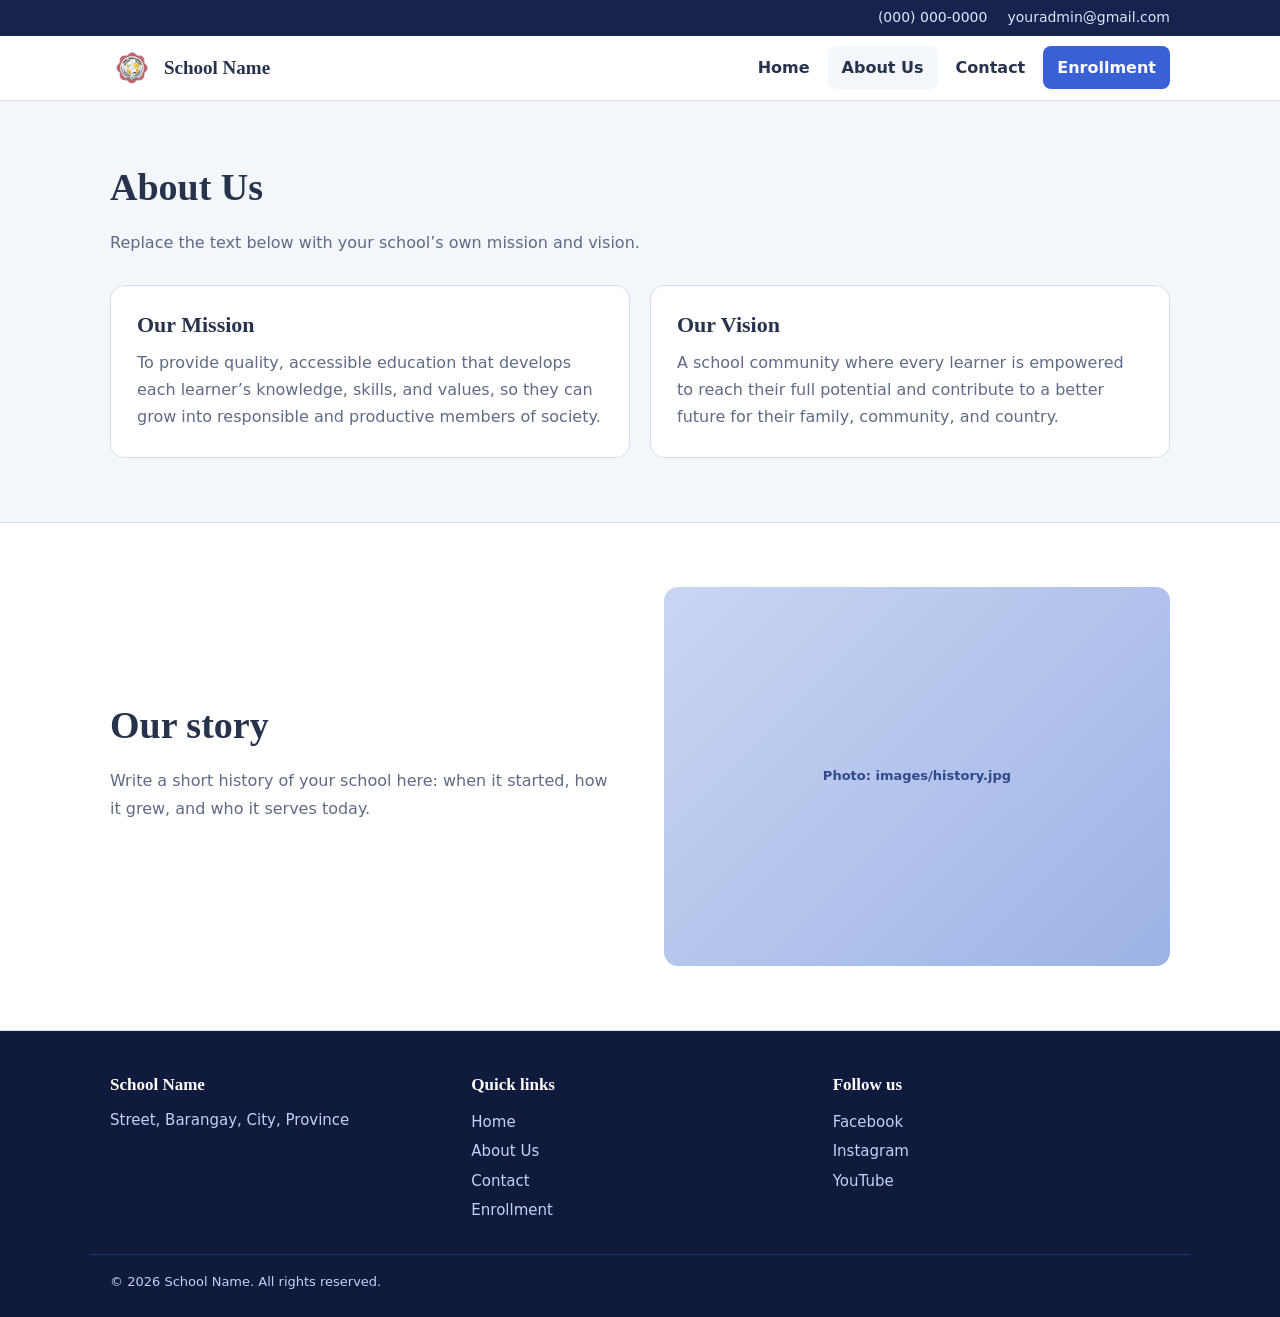
==== about.html @ 18f92f61 "Add files via upload" ====
<!DOCTYPE html>
<html lang="en">
<head>
<meta charset="utf-8">
<meta name="viewport" content="width=device-width, initial-scale=1">
<title>About Us</title>
<link rel="stylesheet" href="school.css">
</head>
<body>
<div class="top"><div class="wrap">
  <a data-tel="tel" href="#"><span data-fill="tel">(000) 000-0000</span></a>
  <a data-mail href="#"><span data-fill="email">youradmin@gmail.com</span></a>
</div></div>
<header><div class="wrap bar">
  <a class="brand" href="school.html"><img src="ths.png" alt=""><span data-fill="name">School Name</span></a>
  <nav><a href="school.html">Home</a><a href="about.html" class=on>About Us</a><a href="contact.html">Contact</a><a class="cta js-app" href="#">Enrollment</a></nav>
</div></header>

<section><div class="wrap">
  <h2>About Us</h2>
  <p class="lead">Replace the text below with your school’s own mission and vision.</p>
  <div class="grid">
    <div class="card plain"><h3>Our Mission</h3><p>To provide quality, accessible education that develops each learner’s knowledge, skills, and values, so they can grow into responsible and productive members of society.</p></div>
    <div class="card plain"><h3>Our Vision</h3><p>A school community where every learner is empowered to reach their full potential and contribute to a better future for their family, community, and country.</p></div>
  </div>
</div></section>
<section class="alt-bg"><div class="wrap split">
  <div><h2>Our story</h2><p class="lead">Write a short history of your school here: when it started, how it grew, and who it serves today.</p></div>
  <div class="ph " data-photo="Photo: images/history.jpg"><img src="images/history.jpg" alt="School history"></div>
</div></section>

<footer>
  <div class="wrap">
    <div><h4 data-fill="name">School Name</h4><span data-fill="address">Street, Barangay, City, Province</span></div>
    <div><h4>Quick links</h4><a href="school.html">Home</a><a href="about.html">About Us</a><a href="contact.html">Contact</a><a class="js-app" href="#">Enrollment</a></div>
    <div><h4>Follow us</h4><a href="#">Facebook</a><a href="#">Instagram</a><a href="#">YouTube</a></div>
  </div>
  <div class="copy">&copy; <span id="yr"></span> <span data-fill="name">School Name</span>. All rights reserved.</div>
</footer>
<script src="school.js"></script>
</body>
</html>
---- school.css ----
:root{--bg:#f3f6fb;--card:#fff;--text:#27324d;--muted:#5f6b86;--blue:#3a60d6;--blue-dark:#2c49a8;--navy:#16244d;--line:#d6deec;color-scheme:light}
*{box-sizing:border-box}
html{scroll-behavior:smooth}
body{margin:0;background:var(--bg);color:var(--text);font:16px/1.7 "Segoe UI",system-ui,sans-serif}
h1,h2,h3{font-family:Georgia,"Times New Roman",serif;line-height:1.2;margin:0 0 .5em}
h2{font-size:clamp(26px,4vw,38px)} h3{font-size:22px}
a{color:var(--blue)} img{max-width:100%;display:block}
.wrap{max-width:1100px;margin:0 auto;padding:0 20px}
.lead{max-width:62ch;color:var(--muted);margin:0 0 28px}
section{padding:64px 0}

/* top bar + nav */
.top{background:var(--navy);color:#dbe4ff;font-size:14px}
.top .wrap{display:flex;justify-content:flex-end;gap:20px;padding-top:6px;padding-bottom:6px;flex-wrap:wrap}
.top a{color:#dbe4ff;text-decoration:none}
header{position:sticky;top:0;z-index:20;background:var(--card);border-bottom:1px solid var(--line)}
.bar{display:flex;align-items:center;justify-content:space-between;gap:12px;flex-wrap:wrap;padding:10px 20px}
.brand{display:flex;align-items:center;gap:10px;font-family:Georgia,serif;font-weight:700;font-size:19px;color:var(--text);text-decoration:none}
.brand img{width:44px;height:44px;object-fit:contain}
nav{display:flex;gap:4px;flex-wrap:wrap}
nav a{padding:8px 14px;border-radius:8px;color:var(--text);text-decoration:none;font-weight:600}
nav a:hover,nav a.on{background:var(--bg)}
nav a.cta{background:var(--blue);color:#fff} nav a.cta:hover{background:var(--blue-dark)}

/* buttons */
.btn{display:inline-block;padding:12px 24px;border-radius:10px;background:var(--blue);color:#fff;text-decoration:none;font-weight:600;border:1px solid var(--blue)}
.btn:hover{background:var(--blue-dark)}
.btn.alt{background:transparent;color:#fff;border-color:#fff} .btn.alt:hover{background:rgba(255,255,255,.15)}
.btn.line{background:transparent;color:var(--blue)} .btn.line:hover{background:var(--bg)}
.actions{display:flex;gap:12px;flex-wrap:wrap;margin-top:24px}

/* photo placeholders: if the image file is missing, the label shows instead */
.ph{position:relative;background:linear-gradient(135deg,#c9d6f2,#9db3e6);overflow:hidden;border-radius:14px}
.ph::before{content:attr(data-photo);position:absolute;inset:0;display:grid;place-items:center;text-align:center;padding:12px;color:#34478a;font-size:13px;font-weight:600}
.ph img{position:relative;width:100%;height:100%;object-fit:cover}

/* hero */
.hero{position:relative;color:#fff;min-height:68vh;display:flex;align-items:center;padding:0;background:var(--navy)}
.hero .ph{position:absolute;inset:0;border-radius:0}
.hero::after{content:"";position:absolute;inset:0;background:linear-gradient(90deg,rgba(14,26,66,.82),rgba(14,26,66,.25))}
.hero .wrap{position:relative;z-index:1;padding-top:72px;padding-bottom:72px}
.hero small{font-weight:600;letter-spacing:.08em}
.hero h1{font-size:clamp(36px,7vw,64px);max-width:14ch;margin:.2em 0}
.hero p{max-width:50ch;font-size:18px;opacity:.95}

/* layout blocks */
.split{display:grid;grid-template-columns:1fr 1fr;gap:48px;align-items:center}
.split .ph{aspect-ratio:4/3}
.split.flip .ph{order:2}
.grid{display:grid;grid-template-columns:repeat(auto-fit,minmax(240px,1fr));gap:20px}
.card{background:var(--card);border:1px solid var(--line);border-radius:14px;overflow:hidden}
.card .ph{aspect-ratio:3/2;border-radius:0}
.card .body{padding:20px}
.card p{margin:0;color:var(--muted)}
.plain{padding:26px}
.alt-bg{background:var(--card);border-block:1px solid var(--line)}
.quotes{display:grid;grid-template-columns:repeat(auto-fit,minmax(300px,1fr));gap:24px}
.quote{display:flex;gap:18px;align-items:flex-start}
.quote .ph{flex:0 0 84px;height:84px;border-radius:50%}
.quote p{margin:0 0 8px;font-family:Georgia,serif;font-size:18px}
.quote span{color:var(--muted);font-size:14px}
.gallery{display:grid;grid-template-columns:repeat(auto-fit,minmax(200px,1fr));gap:14px}
.gallery figure{margin:0}
.gallery .ph{aspect-ratio:1/1}
.gallery figcaption{margin-top:6px;font-weight:600;font-size:14px}
.cta{background:var(--navy);color:#fff;text-align:center}
.cta h2{max-width:22ch;margin-inline:auto}
.cta .actions{justify-content:center}
dl{margin:0} dt{font-weight:700;margin-top:14px} dt:first-child{margin-top:0} dd{margin:2px 0 0;color:var(--muted)}

footer{background:#0f1a3d;color:#c4d0f5;padding:40px 0 24px;font-size:15px}
footer .wrap{display:grid;grid-template-columns:repeat(auto-fit,minmax(220px,1fr));gap:24px}
footer a{color:#c4d0f5;display:block;text-decoration:none;padding:2px 0} footer a:hover{color:#fff}
footer h4{margin:0 0 8px;color:#fff;font-family:Georgia,serif;font-size:17px}
.copy{max-width:1100px;margin:28px auto 0;padding:16px 20px 0;border-top:1px solid #243566;font-size:13px}
@media(max-width:760px){.split{grid-template-columns:1fr;gap:24px}.split.flip .ph{order:0}}
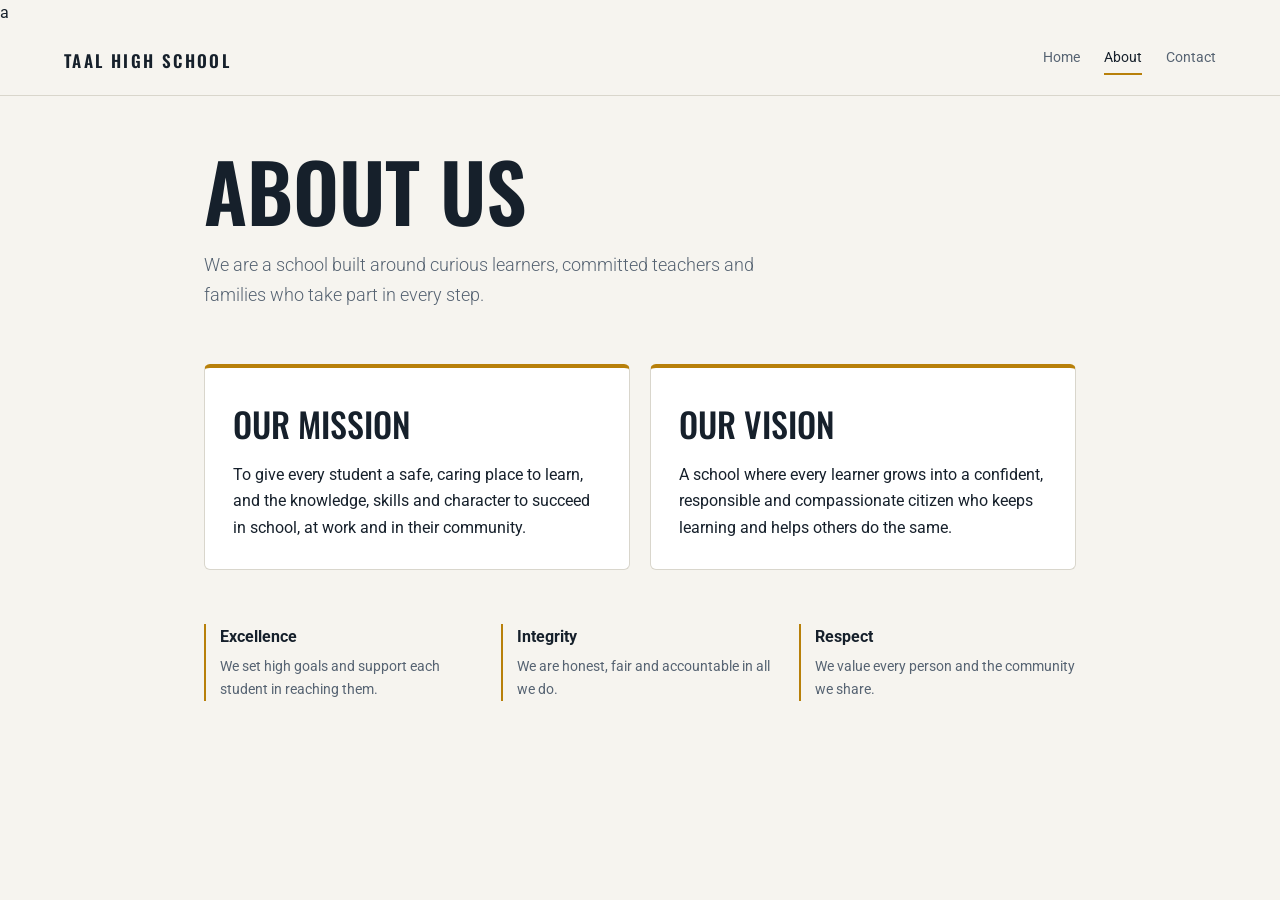
==== commit 116eaeee: "Update and rename abt.html to about.html" ====
--- a/about.html
+++ b/about.html
@@ -2,41 +2,66 @@
 <html lang="en">
 <head>
 <meta charset="utf-8">
-<meta name="viewport" content="width=device-width, initial-scale=1">
-<title>About Us</title>
-<link rel="stylesheet" href="school.css">
+<meta name="viewport" content="width=device-width, initial-scale=1, viewport-fit=cover">
+<title>About | THS</title>
+<link href="https://fonts.googleapis.com/css2?family=Oswald:wght@500;600&family=Roboto:wght@300;400;500&display=swap" rel="stylesheet">a
+<style>
+:root{--bg:#f6f4ef;--card:#fff;--ink:#16202b;--mute:#566372;--line:#d9d6cc;--accent:#b8800a;--btn:#16202b;--btnink:#fff;
+ --disp:"Oswald","Bebas Neue",Impact,"Arial Narrow",sans-serif;--body:"Roboto",system-ui,sans-serif;
+ box-sizing:border-box;padding-top:env(safe-area-inset-top,0px);padding-bottom:env(safe-area-inset-bottom,0px)}
+@media (prefers-color-scheme:dark){:root:not([data-theme="light"]){--bg:#0f161d;--card:#17212b;--ink:#f1efe8;--mute:#a4b0bc;--line:#2b3946;--accent:#f2b134;--btn:#f2b134;--btnink:#1a1405}}
+:root[data-theme="dark"]{--bg:#0f161d;--card:#17212b;--ink:#f1efe8;--mute:#a4b0bc;--line:#2b3946;--accent:#f2b134;--btn:#f2b134;--btnink:#1a1405}
+*,*::before,*::after{box-sizing:inherit}
+body{margin:0;background:var(--bg);color:var(--ink);font-family:var(--body);line-height:1.65}
+header{display:flex;align-items:center;gap:24px;padding:20px 5vw;border-bottom:1px solid var(--line);position:sticky;top:env(safe-area-inset-top,0px);background:var(--bg);z-index:5}
+header b{font-family:var(--disp);font-weight:600;letter-spacing:.14em;margin-right:auto;font-size:17px}
+header a{color:var(--mute);text-decoration:none;font-size:14px;padding-bottom:4px;border-bottom:2px solid transparent}
+header a.on{color:var(--ink);border-color:var(--accent)}
+main{max-width:1000px;margin:0 auto;padding:6vh 5vw 10vh}
+section[hidden]{display:none}
+h1{font-family:var(--disp);font-weight:600;font-size:clamp(40px,7vw,80px);line-height:1;margin:0 0 20px;text-transform:uppercase}
+h2{font-family:var(--disp);font-weight:500;font-size:clamp(24px,3.4vw,34px);margin:0 0 10px;text-transform:uppercase}
+.lead{font-size:18px;font-weight:300;max-width:60ch;color:var(--mute);margin:0 0 6vh}
+.mv{display:grid;grid-template-columns:1fr 1fr;gap:20px}
+.panel{background:var(--card);border:1px solid var(--line);border-top:4px solid var(--accent);border-radius:6px;padding:28px}
+.panel p{margin:0;max-width:60ch}
+.values{margin:6vh 0 0;display:grid;grid-template-columns:repeat(3,1fr);gap:20px}
+.values div{border-left:2px solid var(--accent);padding-left:14px}
+.values h3{margin:0 0 4px;font-size:16px}.values p{margin:0;color:var(--mute);font-size:14px}
+.split{display:grid;grid-template-columns:1fr 1.2fr;gap:5vw}
+dl{margin:0}dt{font-weight:500;margin-top:18px}dd{margin:2px 0 0;color:var(--mute)}
+form{background:var(--card);border:1px solid var(--line);border-radius:6px;padding:28px;display:grid;gap:16px}
+label{display:grid;gap:6px;font-size:14px;font-weight:500}
+input,textarea{font:inherit;color:var(--ink);background:var(--bg);border:1px solid var(--line);border-radius:4px;padding:11px 12px}
+textarea{min-height:140px;resize:vertical}
+button{font:500 15px var(--body);background:var(--btn);color:var(--btnink);border:0;border-radius:4px;padding:13px 22px;cursor:pointer;justify-self:start}
+.note{font-size:13px;color:var(--mute);margin:0}
+input:focus-visible,textarea:focus-visible,button:focus-visible,a:focus-visible{outline:2px solid var(--accent);outline-offset:2px}
+@media (max-width:720px){.mv,.values,.split{grid-template-columns:1fr}header a{font-size:13px}header{gap:14px}}
+</style>
 </head>
 <body>
-<div class="top"><div class="wrap">
-  <a data-tel="tel" href="#"><span data-fill="tel">(000) 000-0000</span></a>
-  <a data-mail href="#"><span data-fill="email">youradmin@gmail.com</span></a>
-</div></div>
-<header><div class="wrap bar">
-  <a class="brand" href="school.html"><img src="ths.png" alt=""><span data-fill="name">School Name</span></a>
-  <nav><a href="school.html">Home</a><a href="about.html" class=on>About Us</a><a href="contact.html">Contact</a><a class="cta js-app" href="#">Enrollment</a></nav>
-</div></header>
+<header><b id="school"> </b><a href="school.html">Home</a><a href="about.html" class="on">About</a><a href="contact.html">Contact</a></header>
+<main>
+<section>
+ <h1>About us</h1>
+ <p class="lead">We are a school built around curious learners, committed teachers and families who take part in every step.</p>
+ <div class="mv">
+  <div class="panel"><h2>Our mission</h2><p>To give every student a safe, caring place to learn, and the knowledge, skills and character to succeed in school, at work and in their community.</p></div>
+  <div class="panel"><h2>Our vision</h2><p>A school where every learner grows into a confident, responsible and compassionate citizen who keeps learning and helps others do the same.</p></div>
+ </div>
+ <div class="values">
+  <div><h3>Excellence</h3><p>We set high goals and support each student in reaching them.</p></div>
+  <div><h3>Integrity</h3><p>We are honest, fair and accountable in all we do.</p></div>
+  <div><h3>Respect</h3><p>We value every person and the community we share.</p></div>
+ </div>
+</section>
+</main>
+<script>
 
-<section><div class="wrap">
-  <h2>About Us</h2>
-  <p class="lead">Replace the text below with your school’s own mission and vision.</p>
-  <div class="grid">
-    <div class="card plain"><h3>Our Mission</h3><p>To provide quality, accessible education that develops each learner’s knowledge, skills, and values, so they can grow into responsible and productive members of society.</p></div>
-    <div class="card plain"><h3>Our Vision</h3><p>A school community where every learner is empowered to reach their full potential and contribute to a better future for their family, community, and country.</p></div>
-  </div>
-</div></section>
-<section class="alt-bg"><div class="wrap split">
-  <div><h2>Our story</h2><p class="lead">Write a short history of your school here: when it started, how it grew, and who it serves today.</p></div>
-  <div class="ph " data-photo="Photo: images/history.jpg"><img src="images/history.jpg" alt="School history"></div>
-</div></section>
-
-<footer>
-  <div class="wrap">
-    <div><h4 data-fill="name">School Name</h4><span data-fill="address">Street, Barangay, City, Province</span></div>
-    <div><h4>Quick links</h4><a href="school.html">Home</a><a href="about.html">About Us</a><a href="contact.html">Contact</a><a class="js-app" href="#">Enrollment</a></div>
-    <div><h4>Follow us</h4><a href="#">Facebook</a><a href="#">Instagram</a><a href="#">YouTube</a></div>
-  </div>
-  <div class="copy">&copy; <span id="yr"></span> <span data-fill="name">School Name</span>. All rights reserved.</div>
-</footer>
-<script src="school.js"></script>
+var INFO={name:"TAAL HIGH SCHOOL",addr:"BOCAUE, BULACAN, TAAL, MACAM ST 088",phone:"(000) 000-0000",email:"info@yourschool.edu"};
+var $=function(i){return document.getElementById(i)};
+$("school").textContent=INFO.name;
+</script>
 </body>
 </html>
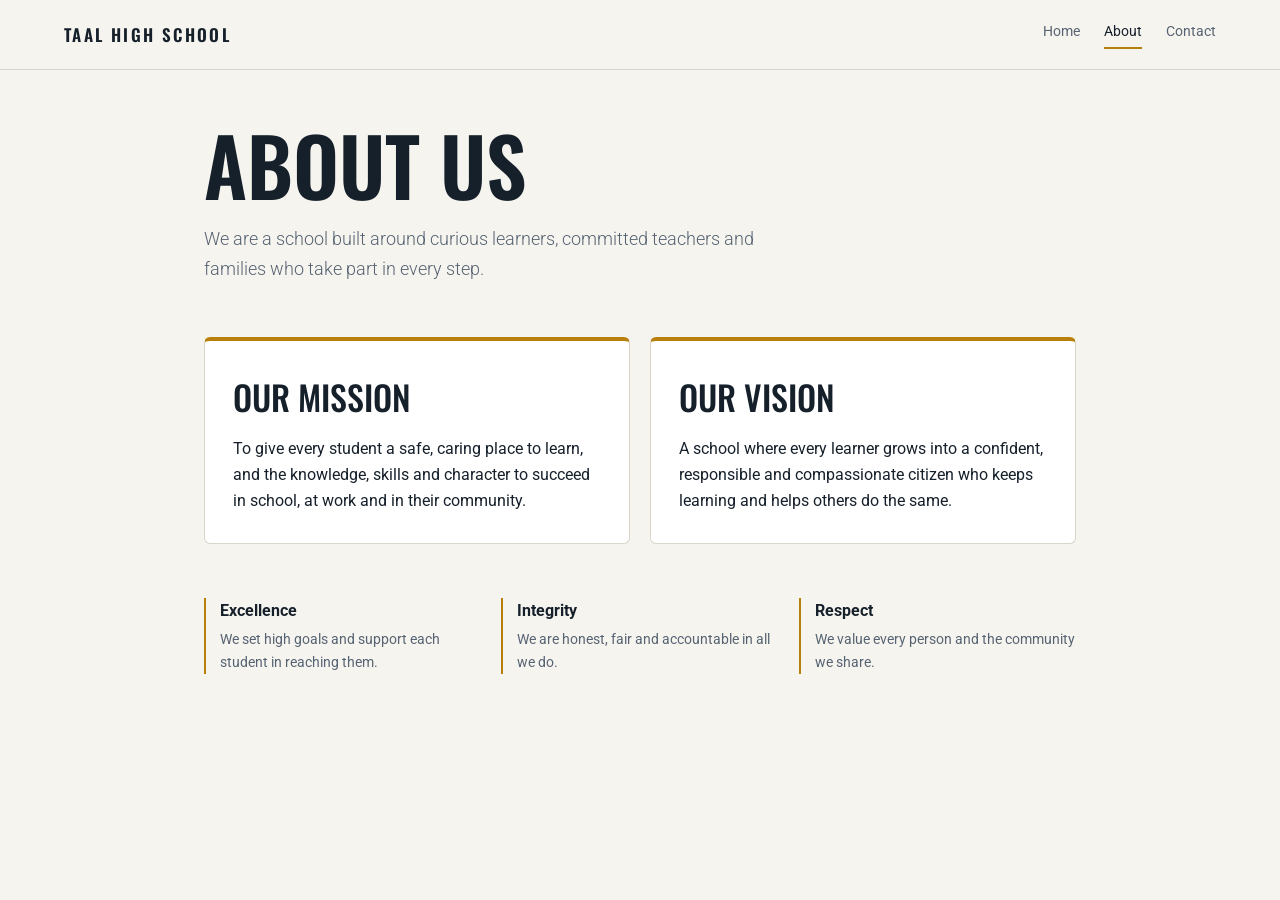
==== commit cd5b5641: "Update about.html" ====
--- a/about.html
+++ b/about.html
@@ -4,7 +4,7 @@
 <meta charset="utf-8">
 <meta name="viewport" content="width=device-width, initial-scale=1, viewport-fit=cover">
 <title>About | THS</title>
-<link href="https://fonts.googleapis.com/css2?family=Oswald:wght@500;600&family=Roboto:wght@300;400;500&display=swap" rel="stylesheet">a
+<link href="https://fonts.googleapis.com/css2?family=Oswald:wght@500;600&family=Roboto:wght@300;400;500&display=swap" rel="stylesheet">
 <style>
 :root{--bg:#f6f4ef;--card:#fff;--ink:#16202b;--mute:#566372;--line:#d9d6cc;--accent:#b8800a;--btn:#16202b;--btnink:#fff;
  --disp:"Oswald","Bebas Neue",Impact,"Arial Narrow",sans-serif;--body:"Roboto",system-ui,sans-serif;
@@ -39,6 +39,7 @@
 input:focus-visible,textarea:focus-visible,button:focus-visible,a:focus-visible{outline:2px solid var(--accent);outline-offset:2px}
 @media (max-width:720px){.mv,.values,.split{grid-template-columns:1fr}header a{font-size:13px}header{gap:14px}}
 </style>
+<style id="slide-css">html{overflow-x:hidden}@keyframes slideIn{from{opacity:0;transform:translateX(60px)}to{opacity:1;transform:none}}@keyframes slideOut{from{opacity:1;transform:none}to{opacity:0;transform:translateX(-60px)}}body{animation:slideIn .4s ease backwards}body.slide-out{animation:slideOut .28s ease forwards;pointer-events:none}@media (prefers-reduced-motion:reduce){body,body.slide-out{animation:none}}</style>
 </head>
 <body>
 <header><b id="school"> </b><a href="school.html">Home</a><a href="about.html" class="on">About</a><a href="contact.html">Contact</a></header>
@@ -63,5 +64,6 @@
 var $=function(i){return document.getElementById(i)};
 $("school").textContent=INFO.name;
 </script>
+<script id="slide-js">(function(){document.addEventListener("click",function(e){var a=e.target.closest&&e.target.closest("a[href]");if(!a||e.defaultPrevented||e.metaKey||e.ctrlKey||e.shiftKey||e.button||a.target==="_blank"||a.hasAttribute("download"))return;var h=a.getAttribute("href");if(!h||h[0]==="#"||/^(mailto|tel|javascript):/i.test(h))return;var u=new URL(a.href,location.href);if(u.origin!==location.origin||(u.pathname===location.pathname&&u.search===location.search))return;e.preventDefault();document.body.classList.add("slide-out");setTimeout(function(){location.href=u.href},260)});window.addEventListener("pageshow",function(e){if(e.persisted)document.body.classList.remove("slide-out")})})();</script>
 </body>
 </html>
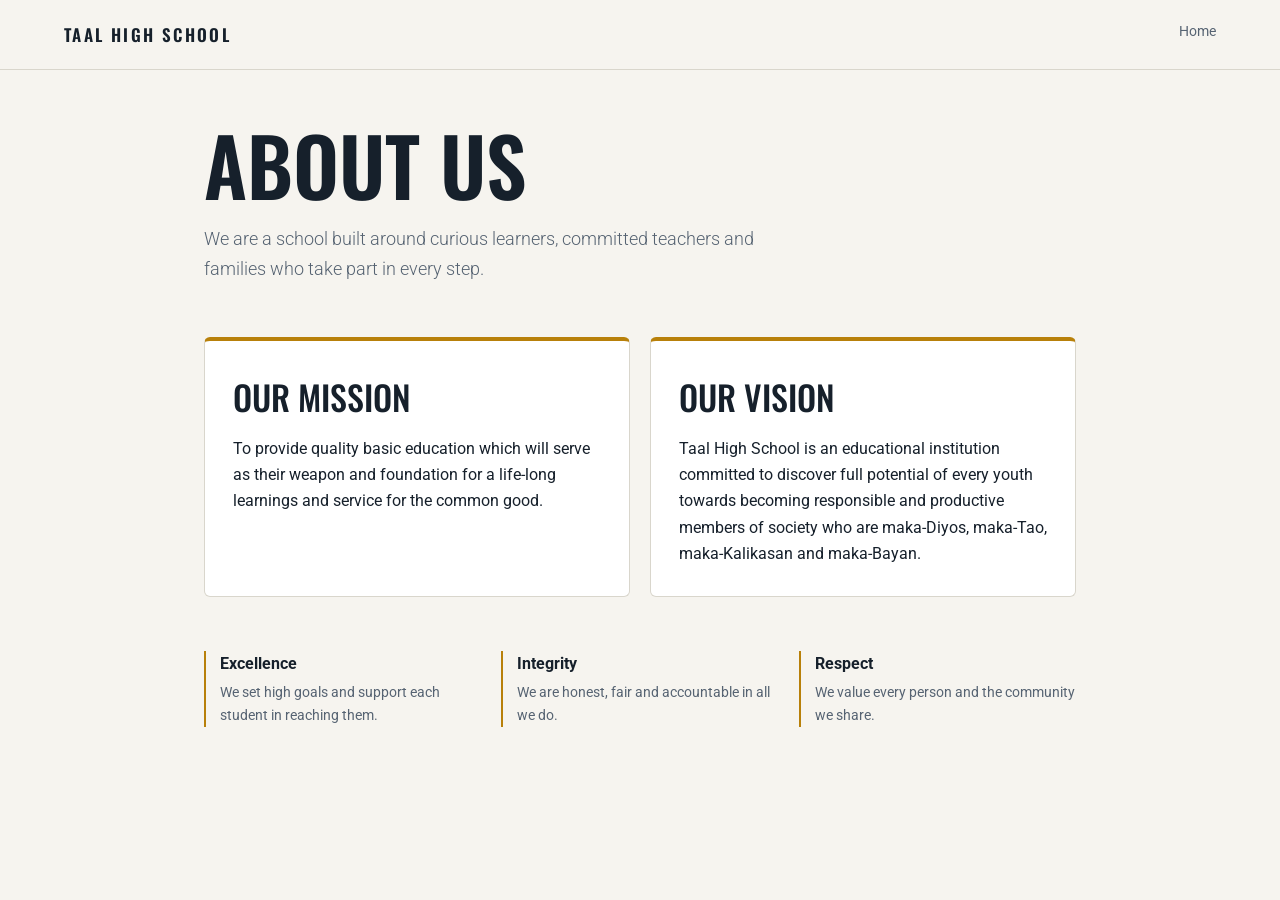
==== commit d5c5e549: "Update about.html" ====
--- a/about.html
+++ b/about.html
@@ -42,14 +42,14 @@
 <style id="slide-css">html{overflow-x:hidden}@keyframes slideIn{from{opacity:0;transform:translateX(60px)}to{opacity:1;transform:none}}@keyframes slideOut{from{opacity:1;transform:none}to{opacity:0;transform:translateX(-60px)}}body{animation:slideIn .4s ease backwards}body.slide-out{animation:slideOut .28s ease forwards;pointer-events:none}@media (prefers-reduced-motion:reduce){body,body.slide-out{animation:none}}</style>
 </head>
 <body>
-<header><b id="school"> </b><a href="school.html">Home</a><a href="about.html" class="on">About</a><a href="contact.html">Contact</a></header>
+<header><b id="school"> </b><a href="school.html">Home</a></header>
 <main>
 <section>
  <h1>About us</h1>
  <p class="lead">We are a school built around curious learners, committed teachers and families who take part in every step.</p>
  <div class="mv">
-  <div class="panel"><h2>Our mission</h2><p>To give every student a safe, caring place to learn, and the knowledge, skills and character to succeed in school, at work and in their community.</p></div>
-  <div class="panel"><h2>Our vision</h2><p>A school where every learner grows into a confident, responsible and compassionate citizen who keeps learning and helps others do the same.</p></div>
+  <div class="panel"><h2>Our mission</h2><p>To provide quality basic education which will serve as their weapon and foundation for a life-long learnings and service for the common good.</p></div>
+  <div class="panel"><h2>Our vision</h2><p>Taal High School is an educational institution committed to discover full potential of every youth towards becoming responsible and productive members of society who are maka-Diyos, maka-Tao, maka-Kalikasan and maka-Bayan.</p></div>
  </div>
  <div class="values">
   <div><h3>Excellence</h3><p>We set high goals and support each student in reaching them.</p></div>
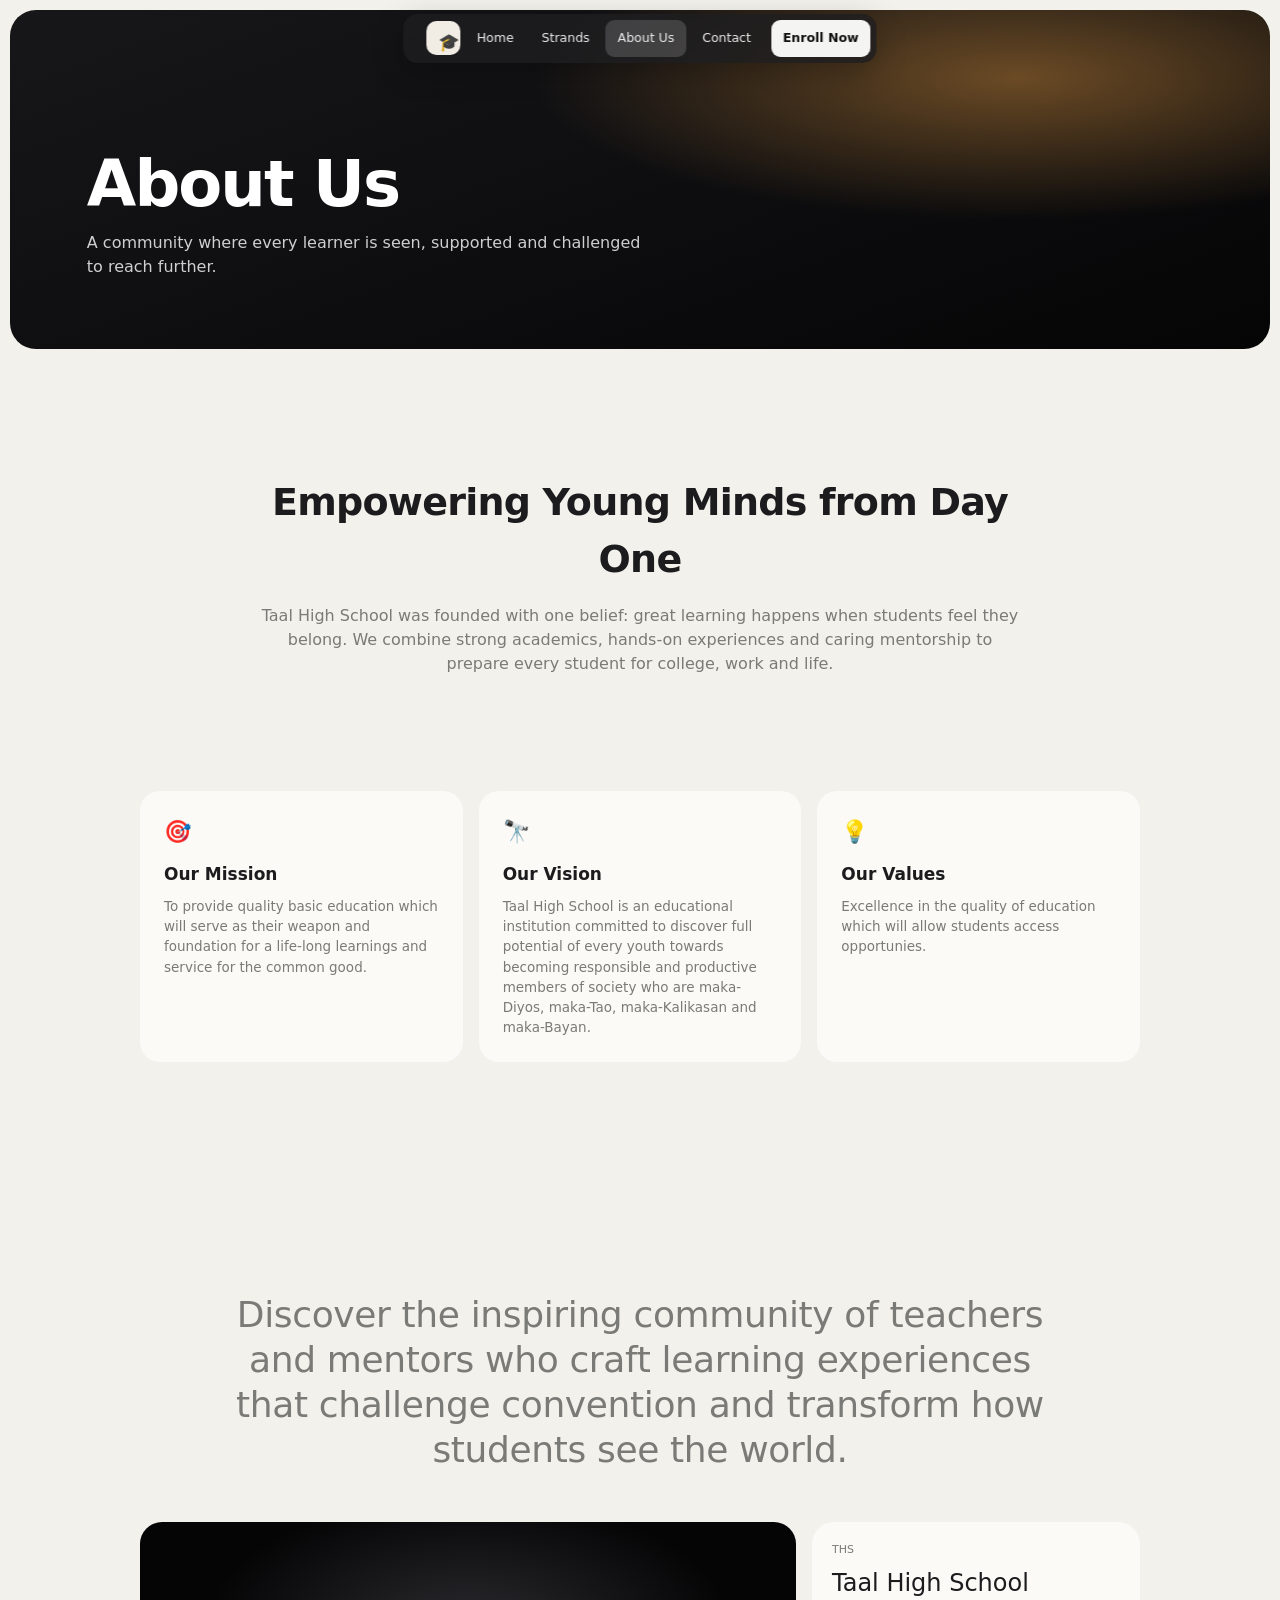
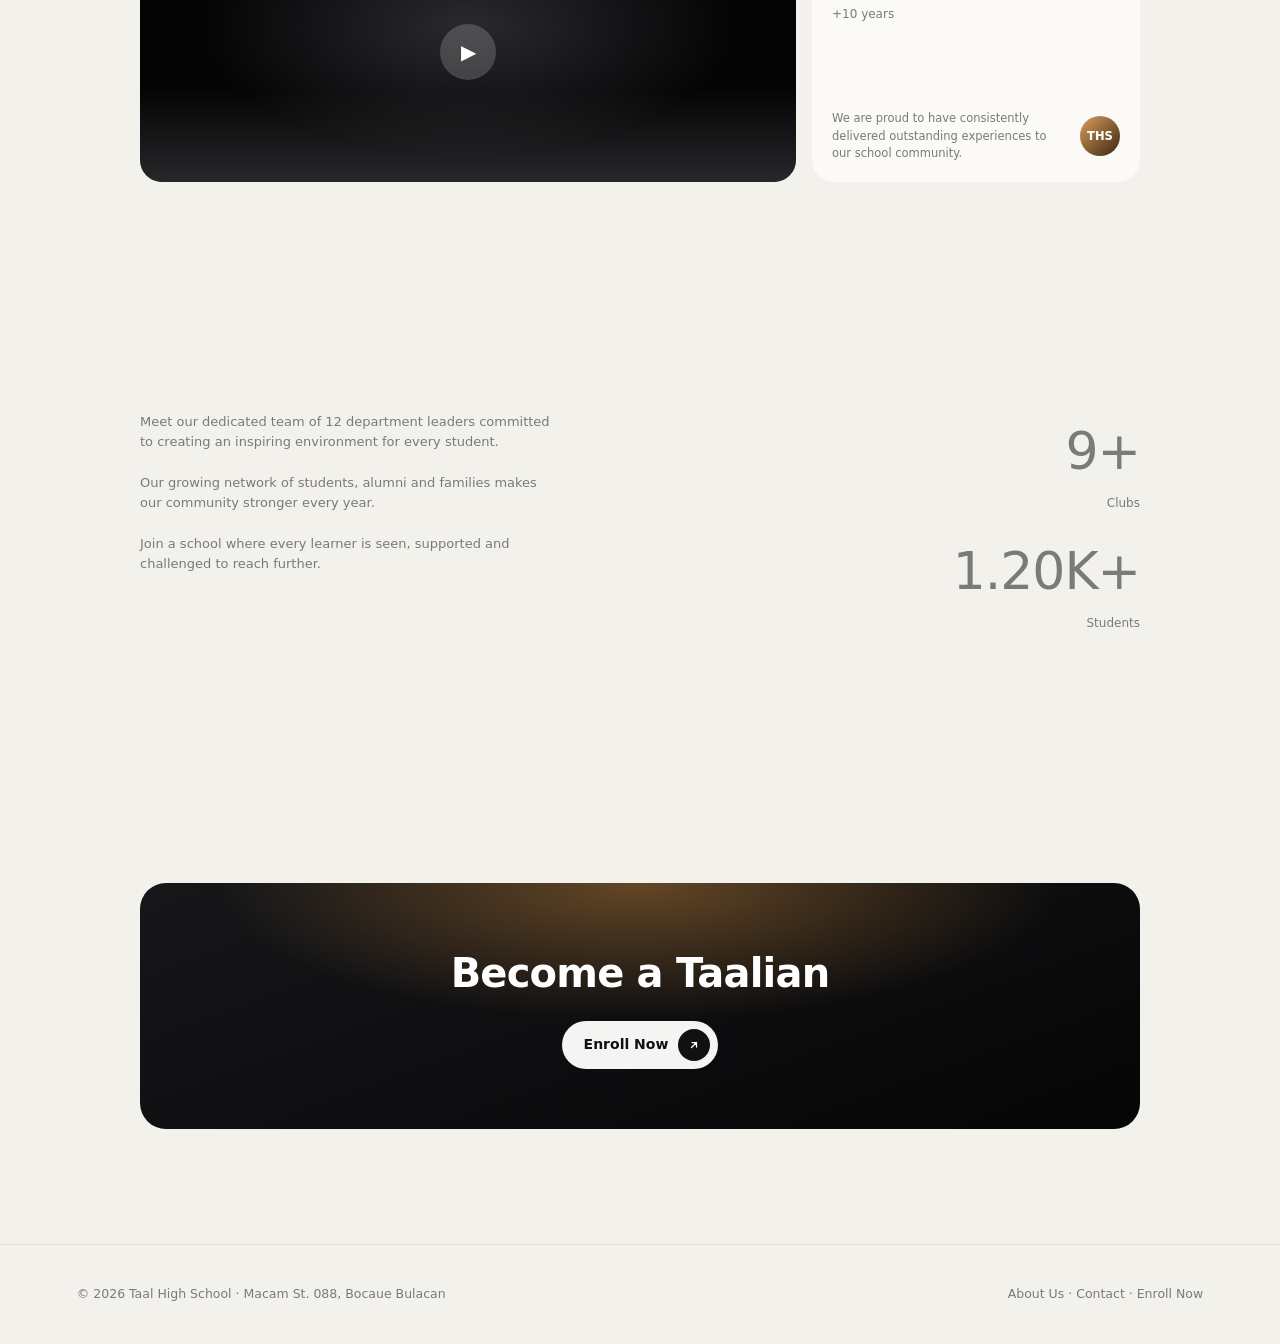
==== commit 55277fac: "Add files via upload" ====
--- a/about.html
+++ b/about.html
@@ -3,67 +3,79 @@
 <head>
 <meta charset="utf-8">
 <meta name="viewport" content="width=device-width, initial-scale=1, viewport-fit=cover">
-<title>About | THS</title>
-<link href="https://fonts.googleapis.com/css2?family=Oswald:wght@500;600&family=Roboto:wght@300;400;500&display=swap" rel="stylesheet">
-<style>
-:root{--bg:#f6f4ef;--card:#fff;--ink:#16202b;--mute:#566372;--line:#d9d6cc;--accent:#b8800a;--btn:#16202b;--btnink:#fff;
- --disp:"Oswald","Bebas Neue",Impact,"Arial Narrow",sans-serif;--body:"Roboto",system-ui,sans-serif;
- box-sizing:border-box;padding-top:env(safe-area-inset-top,0px);padding-bottom:env(safe-area-inset-bottom,0px)}
-@media (prefers-color-scheme:dark){:root:not([data-theme="light"]){--bg:#0f161d;--card:#17212b;--ink:#f1efe8;--mute:#a4b0bc;--line:#2b3946;--accent:#f2b134;--btn:#f2b134;--btnink:#1a1405}}
-:root[data-theme="dark"]{--bg:#0f161d;--card:#17212b;--ink:#f1efe8;--mute:#a4b0bc;--line:#2b3946;--accent:#f2b134;--btn:#f2b134;--btnink:#1a1405}
-*,*::before,*::after{box-sizing:inherit}
-body{margin:0;background:var(--bg);color:var(--ink);font-family:var(--body);line-height:1.65}
-header{display:flex;align-items:center;gap:24px;padding:20px 5vw;border-bottom:1px solid var(--line);position:sticky;top:env(safe-area-inset-top,0px);background:var(--bg);z-index:5}
-header b{font-family:var(--disp);font-weight:600;letter-spacing:.14em;margin-right:auto;font-size:17px}
-header a{color:var(--mute);text-decoration:none;font-size:14px;padding-bottom:4px;border-bottom:2px solid transparent}
-header a.on{color:var(--ink);border-color:var(--accent)}
-main{max-width:1000px;margin:0 auto;padding:6vh 5vw 10vh}
-section[hidden]{display:none}
-h1{font-family:var(--disp);font-weight:600;font-size:clamp(40px,7vw,80px);line-height:1;margin:0 0 20px;text-transform:uppercase}
-h2{font-family:var(--disp);font-weight:500;font-size:clamp(24px,3.4vw,34px);margin:0 0 10px;text-transform:uppercase}
-.lead{font-size:18px;font-weight:300;max-width:60ch;color:var(--mute);margin:0 0 6vh}
-.mv{display:grid;grid-template-columns:1fr 1fr;gap:20px}
-.panel{background:var(--card);border:1px solid var(--line);border-top:4px solid var(--accent);border-radius:6px;padding:28px}
-.panel p{margin:0;max-width:60ch}
-.values{margin:6vh 0 0;display:grid;grid-template-columns:repeat(3,1fr);gap:20px}
-.values div{border-left:2px solid var(--accent);padding-left:14px}
-.values h3{margin:0 0 4px;font-size:16px}.values p{margin:0;color:var(--mute);font-size:14px}
-.split{display:grid;grid-template-columns:1fr 1.2fr;gap:5vw}
-dl{margin:0}dt{font-weight:500;margin-top:18px}dd{margin:2px 0 0;color:var(--mute)}
-form{background:var(--card);border:1px solid var(--line);border-radius:6px;padding:28px;display:grid;gap:16px}
-label{display:grid;gap:6px;font-size:14px;font-weight:500}
-input,textarea{font:inherit;color:var(--ink);background:var(--bg);border:1px solid var(--line);border-radius:4px;padding:11px 12px}
-textarea{min-height:140px;resize:vertical}
-button{font:500 15px var(--body);background:var(--btn);color:var(--btnink);border:0;border-radius:4px;padding:13px 22px;cursor:pointer;justify-self:start}
-.note{font-size:13px;color:var(--mute);margin:0}
-input:focus-visible,textarea:focus-visible,button:focus-visible,a:focus-visible{outline:2px solid var(--accent);outline-offset:2px}
-@media (max-width:720px){.mv,.values,.split{grid-template-columns:1fr}header a{font-size:13px}header{gap:14px}}
-</style>
-<style id="slide-css">html{overflow-x:hidden}@keyframes slideIn{from{opacity:0;transform:translateX(60px)}to{opacity:1;transform:none}}@keyframes slideOut{from{opacity:1;transform:none}to{opacity:0;transform:translateX(-60px)}}body{animation:slideIn .4s ease backwards}body.slide-out{animation:slideOut .28s ease forwards;pointer-events:none}@media (prefers-reduced-motion:reduce){body,body.slide-out{animation:none}}</style>
+<title>About Us · THS</title>
+<link rel="icon" href="data:image/svg+xml,<svg xmlns=%22http://www.w3.org/2000/svg%22 viewBox=%220 0 100 100%22><text y=%22.9em%22 font-size=%2290%22>🎓</text></svg>">
+<link rel="stylesheet" href="style.css">
 </head>
 <body>
-<header><b id="school"> </b><a href="school.html">Home</a></header>
-<main>
+
+<nav>
+  <<a class="logo" href="first.html" aria-label="Home">🎓</a>
+  <a href="index.html">Home</a>
+  <a href="index.html#strands">Strands</a>
+  <a class="on" href="about.html">About Us</a>
+  <a href="contact.html">Contact</a>
+  <a class="cta" href="enroll.html">Enroll Now</a>
+</nav>
+
+<header class="page-hero">
+  <h1>About Us</h1>
+  <p>A community where every learner is seen, supported and challenged to reach further.</p>
+</header>
+
 <section>
- <h1>About us</h1>
- <p class="lead">We are a school built around curious learners, committed teachers and families who take part in every step.</p>
- <div class="mv">
-  <div class="panel"><h2>Our mission</h2><p>To provide quality basic education which will serve as their weapon and foundation for a life-long learnings and service for the common good.</p></div>
-  <div class="panel"><h2>Our vision</h2><p>Taal High School is an educational institution committed to discover full potential of every youth towards becoming responsible and productive members of society who are maka-Diyos, maka-Tao, maka-Kalikasan and maka-Bayan.</p></div>
- </div>
- <div class="values">
-  <div><h3>Excellence</h3><p>We set high goals and support each student in reaching them.</p></div>
-  <div><h3>Integrity</h3><p>We are honest, fair and accountable in all we do.</p></div>
-  <div><h3>Respect</h3><p>We value every person and the community we share.</p></div>
- </div>
+  <div class="story rv">
+    <h2>Empowering Young Minds from Day One</h2>
+    <p>Taal High School was founded with one belief: great learning happens when students feel they belong. We combine strong academics, hands-on experiences and caring mentorship to prepare every student for college, work and life.</p>
+  </div>
 </section>
-</main>
-<script>
 
-var INFO={name:"TAAL HIGH SCHOOL",addr:"BOCAUE, BULACAN, TAAL, MACAM ST 088",phone:"(000) 000-0000",email:"info@yourschool.edu"};
-var $=function(i){return document.getElementById(i)};
-$("school").textContent=INFO.name;
-</script>
-<script id="slide-js">(function(){document.addEventListener("click",function(e){var a=e.target.closest&&e.target.closest("a[href]");if(!a||e.defaultPrevented||e.metaKey||e.ctrlKey||e.shiftKey||e.button||a.target==="_blank"||a.hasAttribute("download"))return;var h=a.getAttribute("href");if(!h||h[0]==="#"||/^(mailto|tel|javascript):/i.test(h))return;var u=new URL(a.href,location.href);if(u.origin!==location.origin||(u.pathname===location.pathname&&u.search===location.search))return;e.preventDefault();document.body.classList.add("slide-out");setTimeout(function(){location.href=u.href},260)});window.addEventListener("pageshow",function(e){if(e.persisted)document.body.classList.remove("slide-out")})})();</script>
+<section style="padding-top:0">
+  <div class="grid3 rv">
+    <div class="info"><span class="ic">🎯</span><h3>Our Mission</h3><p>To provide quality basic education which will serve as their weapon and foundation for a life-long learnings and service for the common good.</p></div>
+    <div class="info"><span class="ic">🔭</span><h3>Our Vision</h3><p>Taal High School is an educational institution committed to discover full potential of every youth towards becoming responsible and productive members of society who are maka-Diyos, maka-Tao, maka-Kalikasan and maka-Bayan.</p></div>
+    <div class="info"><span class="ic">💡</span><h3>Our Values</h3><p>Excellence in the quality of education which will allow students access opportunies.</p></div>
+  </div>
+</section>
+
+<section class="team" id="team">
+  <h2 id="reveal-text" class="rv">Discover the inspiring community of teachers and mentors who craft learning experiences that challenge convention and transform how students see the world.</h2>
+  <div class="team-grid rv">
+    <div class="video" id="videoBox"><button class="play" id="play" aria-label="Play campus tour">▶</button></div>
+    <div class="person">
+      <div><div class="role"><span>THS</span><span></span></div><h4>Taal High School</h4><small>+10 years</small></div>
+      <div class="quote"><span>We are proud to have consistently delivered outstanding experiences to our school community.</span><div class="avatar" id="principalImg">THS</div></div>
+    </div>
+  </div>
+</section>
+
+<section id="stats">
+  <div class="stats rv">
+    <div class="txt">
+      <p>Meet our dedicated team of 12 department leaders committed to creating an inspiring environment for every student.</p>
+      <p>Our growing network of students, alumni and families makes our community stronger every year.</p>
+      <p>Join a school where every learner is seen, supported and challenged to reach further.</p>
+    </div>
+    <div>
+      <div class="stat"><b data-n="12" data-s="+">0</b><span>Clubs</span></div>
+      <div class="stat"><b data-n="1600" data-s="+">0</b><span>Students</span></div>
+    </div>
+  </div>
+</section>
+
+<section>
+  <div class="cta-band rv">
+    <h2>Become a Taalian</h2>
+    <a class="btn light lg" href="enroll.html">Enroll Now <i><svg class="arr" viewBox="0 0 24 24" fill="none" stroke="currentColor" stroke-width="2.5" stroke-linecap="round" stroke-linejoin="round"><path d="M7 17L17 7M8 7h9v9"/></svg></i></a>
+  </div>
+</section>
+
+<footer>
+   <span>© 2026 Taal High School · Macam St. 088, Bocaue Bulacan</span>
+  <span><a href="about.html">About Us</a> · <a href="contact.html">Contact</a> · <a href="enroll.html">Enroll Now</a></span>
+</footer>
+
+<script src="images.js"></script>
+<script src="script.js"></script>
 </body>
 </html>
--- a/style.css
+++ b/style.css
@@ -0,0 +1,158 @@
+:root{
+  --bg:#f4f4f2; --ink:#111; --muted:#8a8a86; --card:#fff; --soft:#ececea; --dark:#0c0c0e; --accent:#c8873a;
+  box-sizing:border-box; padding-top:env(safe-area-inset-top,0px); padding-bottom:env(safe-area-inset-bottom,0px);
+}
+*,*::before,*::after{box-sizing:inherit}
+html{scroll-behavior:smooth;scroll-padding-top:90px}
+body{margin:0;background:var(--bg);color:var(--ink);font-family:"Inter",system-ui,-apple-system,"Segoe UI",Roboto,sans-serif;line-height:1.5;overflow-x:hidden}
+a{color:inherit;text-decoration:none}
+
+/* NAV */
+nav{position:fixed;top:calc(14px + env(safe-area-inset-top,0px));left:50%;transform:translateX(-50%);z-index:20;display:flex;align-items:center;gap:4px;padding:6px;border-radius:14px;background:rgba(30,30,32,.82);backdrop-filter:blur(14px);box-shadow:0 8px 30px rgba(0,0,0,.25);max-width:calc(100% - 20px)}
+nav .logo{width:34px;height:34px;border-radius:10px;background:#f1ece4;display:grid;place-items:center;font-size:17px}
+nav a{color:#eee;font-size:12.5px;padding:9px 12px;border-radius:9px;transition:background .2s}
+nav a:hover{background:rgba(255,255,255,.12)}
+nav .cta{background:#f4f4f2;color:#111;font-weight:600;margin-left:4px}
+nav .cta:hover{background:#fff}
+@media(max-width:680px){nav a:not(.cta){display:none}}
+
+/* HERO */
+.hero{position:relative;margin:10px;border-radius:26px;min-height:min(92vh,720px);overflow:hidden;color:#fff;display:flex;align-items:center;padding:110px clamp(22px,6vw,80px) 90px;
+  background:
+   radial-gradient(60% 50% at 70% 35%,rgba(200,135,58,.55),transparent 70%),
+   radial-gradient(40% 40% at 80% 80%,rgba(255,255,255,.12),transparent 70%),
+   linear-gradient(160deg,#17171a,#050506)}
+.hero::before{content:"";position:absolute;right:-8%;top:12%;width:62%;height:34%;border-radius:60% 40% 55% 45%;background:linear-gradient(120deg,#7a4a1f,#d9a05b 45%,#5a3412);filter:blur(1px);transform:rotate(-12deg);opacity:.85}
+.hero h1{position:relative;z-index:2;margin:0;max-width:620px;font-size:clamp(30px,5.2vw,58px);line-height:1.12;font-weight:600;letter-spacing:-.02em}
+.hero h1 small{display:block;font-size:.5em;font-weight:500;opacity:.8;margin-bottom:6px}
+.hero .big{position:absolute;left:50%;bottom:-.22em;transform:translateX(-50%);font-size:clamp(70px,19vw,250px);font-weight:800;letter-spacing:-.04em;white-space:nowrap;color:rgba(255,255,255,.14);user-select:none}
+.hero .tag{position:absolute;right:clamp(18px,5vw,60px);bottom:90px;z-index:2;display:flex;gap:12px;align-items:center;background:rgba(255,255,255,.1);backdrop-filter:blur(10px);padding:10px 14px;border-radius:14px;font-size:12px;max-width:260px}
+.hero .tag b{width:46px;height:46px;border-radius:10px;flex:none;background:linear-gradient(135deg,#d9a05b,#4a2a10);display:grid;place-items:center;font-size:22px}
+.socials{position:absolute;left:26px;bottom:24px;z-index:2;display:flex;gap:10px}
+.socials a{width:30px;height:30px;border-radius:50%;background:rgba(255,255,255,.14);display:grid;place-items:center;font-size:12px;font-weight:700}
+.socials a:hover{background:rgba(255,255,255,.3)}
+
+/* SECTIONS */
+section{padding:clamp(60px,9vw,120px) clamp(20px,6vw,80px)}
+.intro{display:grid;grid-template-columns:1fr 1fr;gap:40px;align-items:end}
+@media(max-width:820px){.intro{grid-template-columns:1fr}}
+.intro p.small{color:var(--muted);font-size:13px;max-width:330px;margin:0 0 70px}
+.intro h2{font-size:clamp(26px,3.6vw,40px);line-height:1.15;margin:0 0 20px;font-weight:600;letter-spacing:-.02em}
+.btn{display:inline-flex;align-items:center;gap:10px;background:var(--ink);color:var(--bg);padding:6px 6px 6px 16px;border-radius:99px;font-size:12px;font-weight:600;border:0;cursor:pointer}
+.btn i{width:24px;height:24px;border-radius:50%;background:var(--bg);color:var(--ink);display:grid;place-items:center;font-style:normal}
+
+.slider{position:relative}
+.track{display:flex;gap:14px;overflow-x:auto;scroll-snap-type:x mandatory;scrollbar-width:none;padding-bottom:6px}
+.track::-webkit-scrollbar{display:none}
+.card{flex:0 0 min(260px,72%);height:340px;border-radius:20px;scroll-snap-align:start;color:#fff;padding:18px;display:flex;flex-direction:column;justify-content:space-between;position:relative;overflow:hidden;transition:transform .3s}
+.card:hover{transform:translateY(-6px)}
+.card.a{background:linear-gradient(160deg,rgba(0,0,0,.1),rgba(0,0,0,.75)),linear-gradient(135deg,#9a5d25,#2d1a0a)}
+.card.b{background:linear-gradient(160deg,rgba(0,0,0,.1),rgba(0,0,0,.75)),linear-gradient(135deg,#3b4a5e,#0b0f16)}
+.card.c{background:linear-gradient(160deg,rgba(0,0,0,.1),rgba(0,0,0,.75)),linear-gradient(135deg,#3f6b4f,#0b1a11)}
+.card h3{margin:0;font-size:15px}
+.card .n{font-size:24px;font-weight:700}
+.card p{font-size:11.5px;opacity:.8;margin:4px 0 12px}
+.card .btn{background:rgba(255,255,255,.18);color:#fff;backdrop-filter:blur(6px)}
+.card .btn i{background:#fff;color:#111}
+.dots{display:flex;gap:8px;justify-content:flex-end;margin-top:14px}
+.dots button{width:9px;height:9px;border-radius:50%;border:0;background:var(--soft);cursor:pointer;padding:0}
+.dots button.on{background:var(--ink)}
+
+.team h2{text-align:center;max-width:820px;margin:0 auto 50px;font-size:clamp(22px,3.2vw,36px);line-height:1.25;font-weight:500;letter-spacing:-.01em}
+.team h2 span{color:var(--muted);transition:color .1s}
+.team-grid{display:grid;grid-template-columns:2fr 1fr;gap:16px;max-width:1000px;margin:0 auto}
+@media(max-width:760px){.team-grid{grid-template-columns:1fr}}
+.video{border-radius:22px;min-height:260px;display:grid;place-items:center;background:radial-gradient(40% 50% at 50% 40%,#2a2a2e,#050506);position:relative;overflow:hidden}
+.video::after{content:"";position:absolute;left:0;right:0;bottom:0;height:35%;background:linear-gradient(0deg,#5b5b60,transparent);opacity:.4}
+.play{width:56px;height:56px;border-radius:50%;border:0;background:rgba(255,255,255,.18);backdrop-filter:blur(6px);color:#fff;font-size:20px;cursor:pointer;z-index:1;transition:transform .2s}
+.play:hover{transform:scale(1.1)}
+.person{background:var(--card);border-radius:22px;padding:20px;display:flex;flex-direction:column;justify-content:space-between;gap:30px}
+.person .role{display:flex;justify-content:space-between;font-size:11px;color:var(--muted)}
+.person h4{font-size:24px;margin:6px 0 0;font-weight:500}
+.person small{color:var(--muted);font-size:12px}
+.quote{display:flex;gap:12px;align-items:center;font-size:11.5px;color:var(--muted)}
+.avatar{width:40px;height:40px;border-radius:50%;flex:none;background:linear-gradient(135deg,#d9a05b,#3b2412);display:grid;place-items:center;color:#fff;font-weight:700}
+
+.stats{display:grid;grid-template-columns:1.4fr 1fr;gap:30px;max-width:1000px;margin:0 auto}
+@media(max-width:760px){.stats{grid-template-columns:1fr}}
+.stats .txt p{color:var(--muted);font-size:13px;margin:0 0 22px;max-width:420px}
+.stat{text-align:right;margin-bottom:18px}
+.stat b{display:block;font-size:clamp(34px,5vw,52px);font-weight:300;color:var(--muted);letter-spacing:-.02em}
+.stat span{font-size:12px;color:var(--muted)}
+@media(max-width:760px){.stat{text-align:left}}
+
+footer{padding:40px clamp(20px,6vw,80px);display:flex;flex-wrap:wrap;gap:16px;justify-content:space-between;font-size:12.5px;color:var(--muted);border-top:1px solid var(--soft)}
+footer a:hover{color:var(--ink)}
+
+/* reveal */
+.rv{opacity:0;transform:translateY(26px);transition:opacity .8s,transform .8s}
+.rv.in{opacity:1;transform:none}
+@media(prefers-reduced-motion:reduce){.rv{opacity:1;transform:none;transition:none}html{scroll-behavior:auto}}
+
+/* ---- v2 additions ---- */
+.arr{width:12px;height:12px;display:block}
+.hero .actions{position:relative;z-index:2;display:flex;flex-wrap:wrap;gap:12px;margin-top:28px}
+.btn.light{background:#f4f4f2;color:#111}
+.btn.light i{background:#111;color:#fff}
+.btn.ghost{background:rgba(255,255,255,.14);color:#fff;backdrop-filter:blur(8px)}
+.btn.ghost i{background:#fff;color:#111}
+.btn.lg{padding:8px 8px 8px 22px;font-size:14px}
+.btn.lg i{width:32px;height:32px}
+nav a.on{background:rgba(255,255,255,.16)}
+.card .kicker{font-size:12px;opacity:.75;letter-spacing:.04em;text-transform:uppercase}
+.card .n.full{font-size:17px;font-weight:500;line-height:1.3}
+.card .big-n{font-size:44px;font-weight:300;letter-spacing:-.02em;margin-top:6px;display:block}
+.page-hero{margin:10px;border-radius:26px;color:#fff;padding:140px clamp(22px,6vw,80px) 70px;position:relative;overflow:hidden;
+  background:radial-gradient(55% 60% at 80% 20%,rgba(200,135,58,.5),transparent 70%),linear-gradient(160deg,#17171a,#050506)}
+.page-hero h1{margin:0 0 12px;font-size:clamp(32px,6vw,64px);font-weight:600;letter-spacing:-.03em;line-height:1.08}
+.page-hero p{margin:0;max-width:560px;opacity:.8}
+.grid3{display:grid;grid-template-columns:repeat(auto-fit,minmax(240px,1fr));gap:16px;max-width:1000px;margin:0 auto}
+.info{background:var(--card);border-radius:20px;padding:24px}
+.info h3{margin:0 0 8px;font-size:17px;font-weight:600}
+.info p{margin:0;color:var(--muted);font-size:13.5px}
+.info .ic{font-size:22px;margin-bottom:14px;display:block}
+.story{max-width:760px;margin:0 auto;text-align:center}
+.story h2{font-size:clamp(24px,3.4vw,38px);margin:0 0 16px;font-weight:600;letter-spacing:-.02em}
+.story p{color:var(--muted);margin:0}
+.contact-grid{display:grid;grid-template-columns:1fr 1.3fr;gap:16px;max-width:1000px;margin:0 auto}
+@media(max-width:760px){.contact-grid{grid-template-columns:1fr}}
+.contact-grid .stack{display:grid;gap:16px;align-content:start}
+form.info{display:grid;gap:14px}
+label{font-size:12px;color:var(--muted);display:grid;gap:6px}
+input,select,textarea{font:inherit;font-size:14px;color:var(--ink);background:var(--bg);border:1px solid var(--soft);border-radius:12px;padding:12px 14px;width:100%}
+input:focus,select:focus,textarea:focus{outline:2px solid var(--accent);outline-offset:1px}
+textarea{min-height:120px;resize:vertical}
+.ok{display:none;font-size:13px;color:#2e8b57}
+.cta-band{max-width:1000px;margin:0 auto;border-radius:26px;padding:clamp(30px,6vw,60px);text-align:center;color:#fff;background:radial-gradient(60% 80% at 50% 0%,rgba(200,135,58,.45),transparent 70%),linear-gradient(160deg,#17171a,#050506)}
+.cta-band h2{margin:0 0 18px;font-size:clamp(24px,4vw,40px);font-weight:600;letter-spacing:-.02em}
+.hero-text{position:relative;z-index:2}
+
+/* ---- SOFT LIGHT MODE (always light, easy on the eyes) ---- */
+:root{color-scheme:light;--bg:#f3f1ec;--ink:#1c1c1e;--muted:#7a7a76;--card:#fbfaf7;--soft:#e4e1da}
+body{background:var(--bg);color:var(--ink)}
+
+
+/* ---- campus photo carousel (infinite) ---- */
+.gallery{padding-left:0;padding-right:0;overflow:hidden}
+.gallery-head{text-align:center;padding:0 20px;margin-bottom:36px}
+.gallery-head h2{margin:0 0 8px;font-size:clamp(26px,3.6vw,40px);font-weight:600;letter-spacing:-.02em}
+.gallery-head p{margin:0;color:var(--muted);font-size:14px}
+.marquee{overflow:hidden;-webkit-mask-image:linear-gradient(90deg,transparent,#000 8%,#000 92%,transparent);mask-image:linear-gradient(90deg,transparent,#000 8%,#000 92%,transparent)}
+.marquee-track{display:flex;width:max-content;animation:marquee 50s linear infinite}
+.marquee:hover .marquee-track,.marquee:focus-within .marquee-track{animation-play-state:paused}
+@keyframes marquee{to{transform:translateX(-50%)}}
+.shot{position:relative;flex:none;width:clamp(220px,26vw,300px);aspect-ratio:3/4;margin:0 16px 0 0;border-radius:22px;overflow:hidden;background:var(--soft)}
+.shot img,.shot .ph{position:absolute;inset:0;width:100%;height:100%;object-fit:cover;transition:transform .6s}
+.shot:hover img,.shot:hover .ph{transform:scale(1.06)}
+.shot img[hidden]{display:none}
+.shot figcaption{position:absolute;left:0;right:0;bottom:0;padding:40px 16px 14px;color:#fff;font-size:13px;font-weight:500;background:linear-gradient(0deg,rgba(0,0,0,.65),transparent)}
+@media(prefers-reduced-motion:reduce){.marquee-track{animation:none}.marquee{overflow-x:auto}}
+
+/* ---- photos from images.js ---- */
+.hero.has-img::before{display:none}
+.hero.has-img .big{color:rgba(255,255,255,.18)}
+.card.has-img{background-size:cover!important;background-position:center!important}
+.avatar.has-img{background-size:cover;background-position:center;color:transparent}
+#tagImg.has-img{background-size:cover;background-position:center;color:transparent}
+.video.has-img{background-size:cover;background-position:center}
+.video video{position:absolute;inset:0;width:100%;height:100%;object-fit:cover;background:#000;z-index:2}
